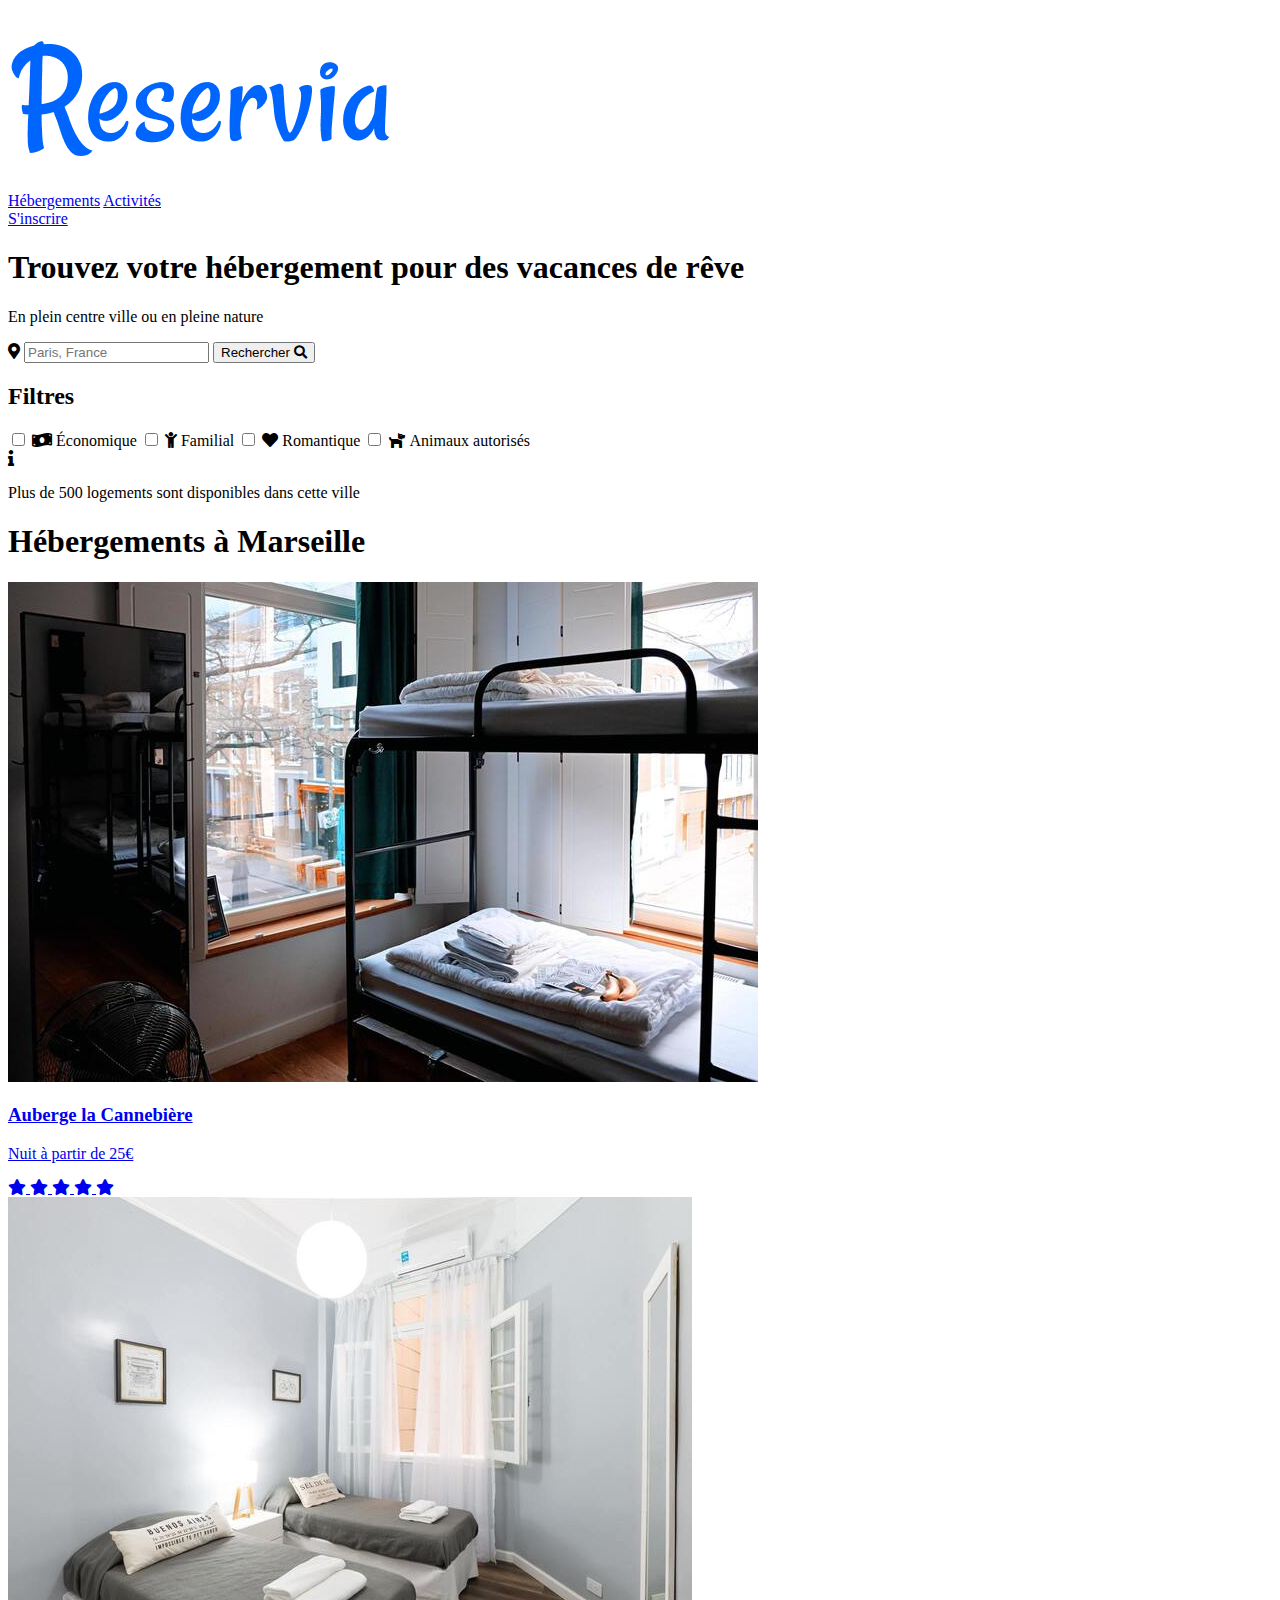
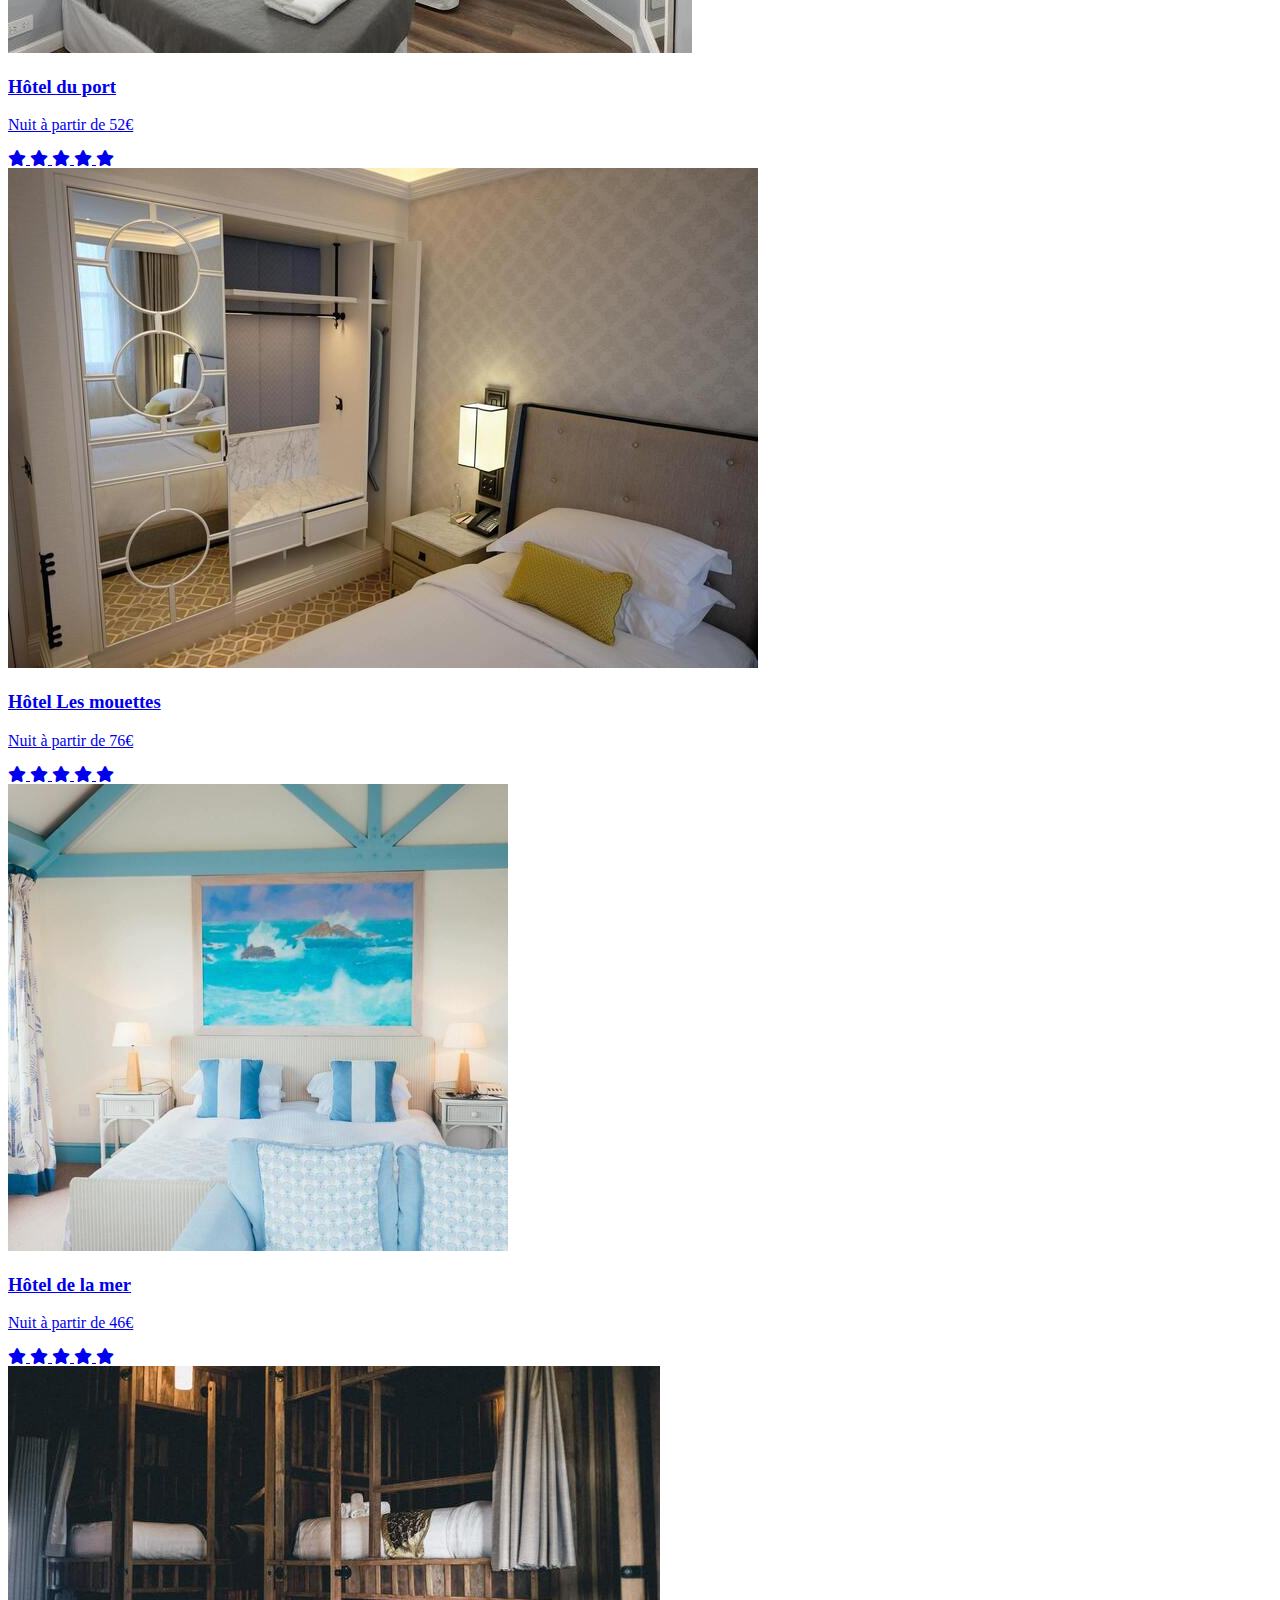
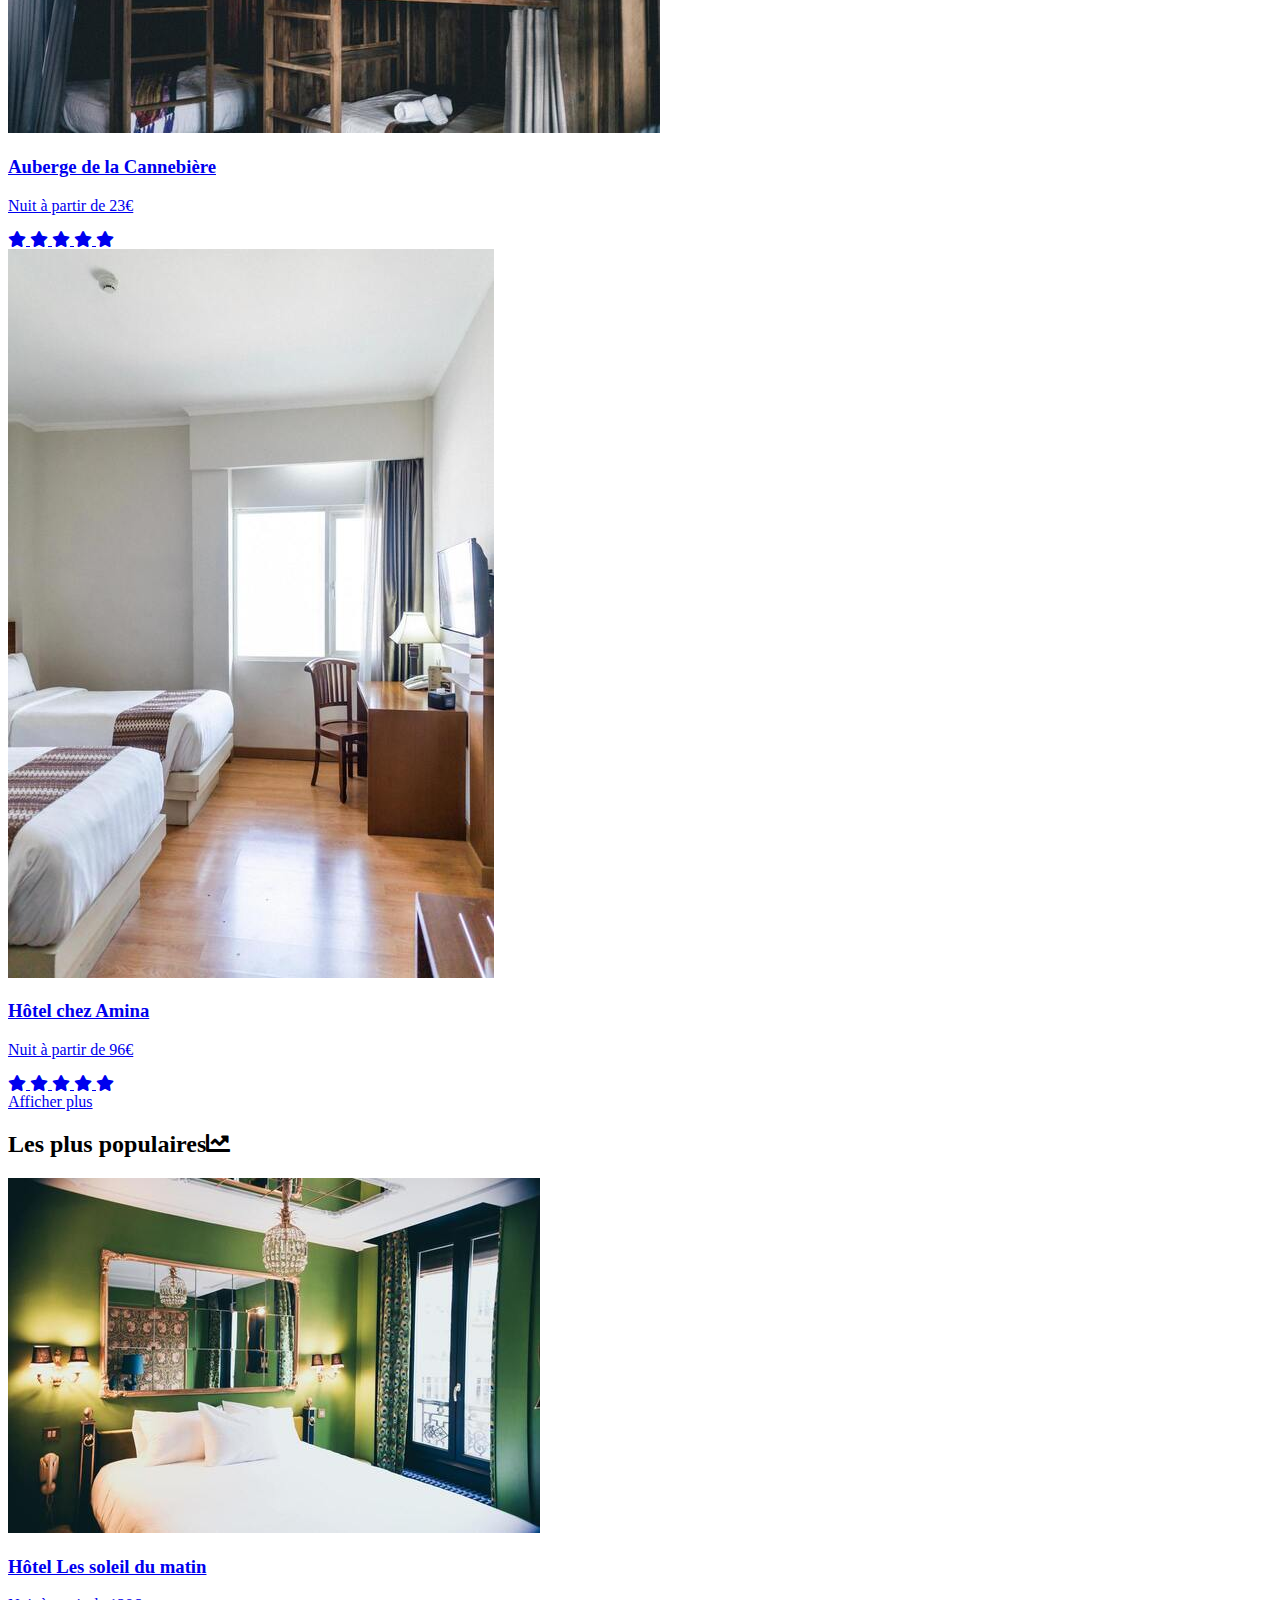
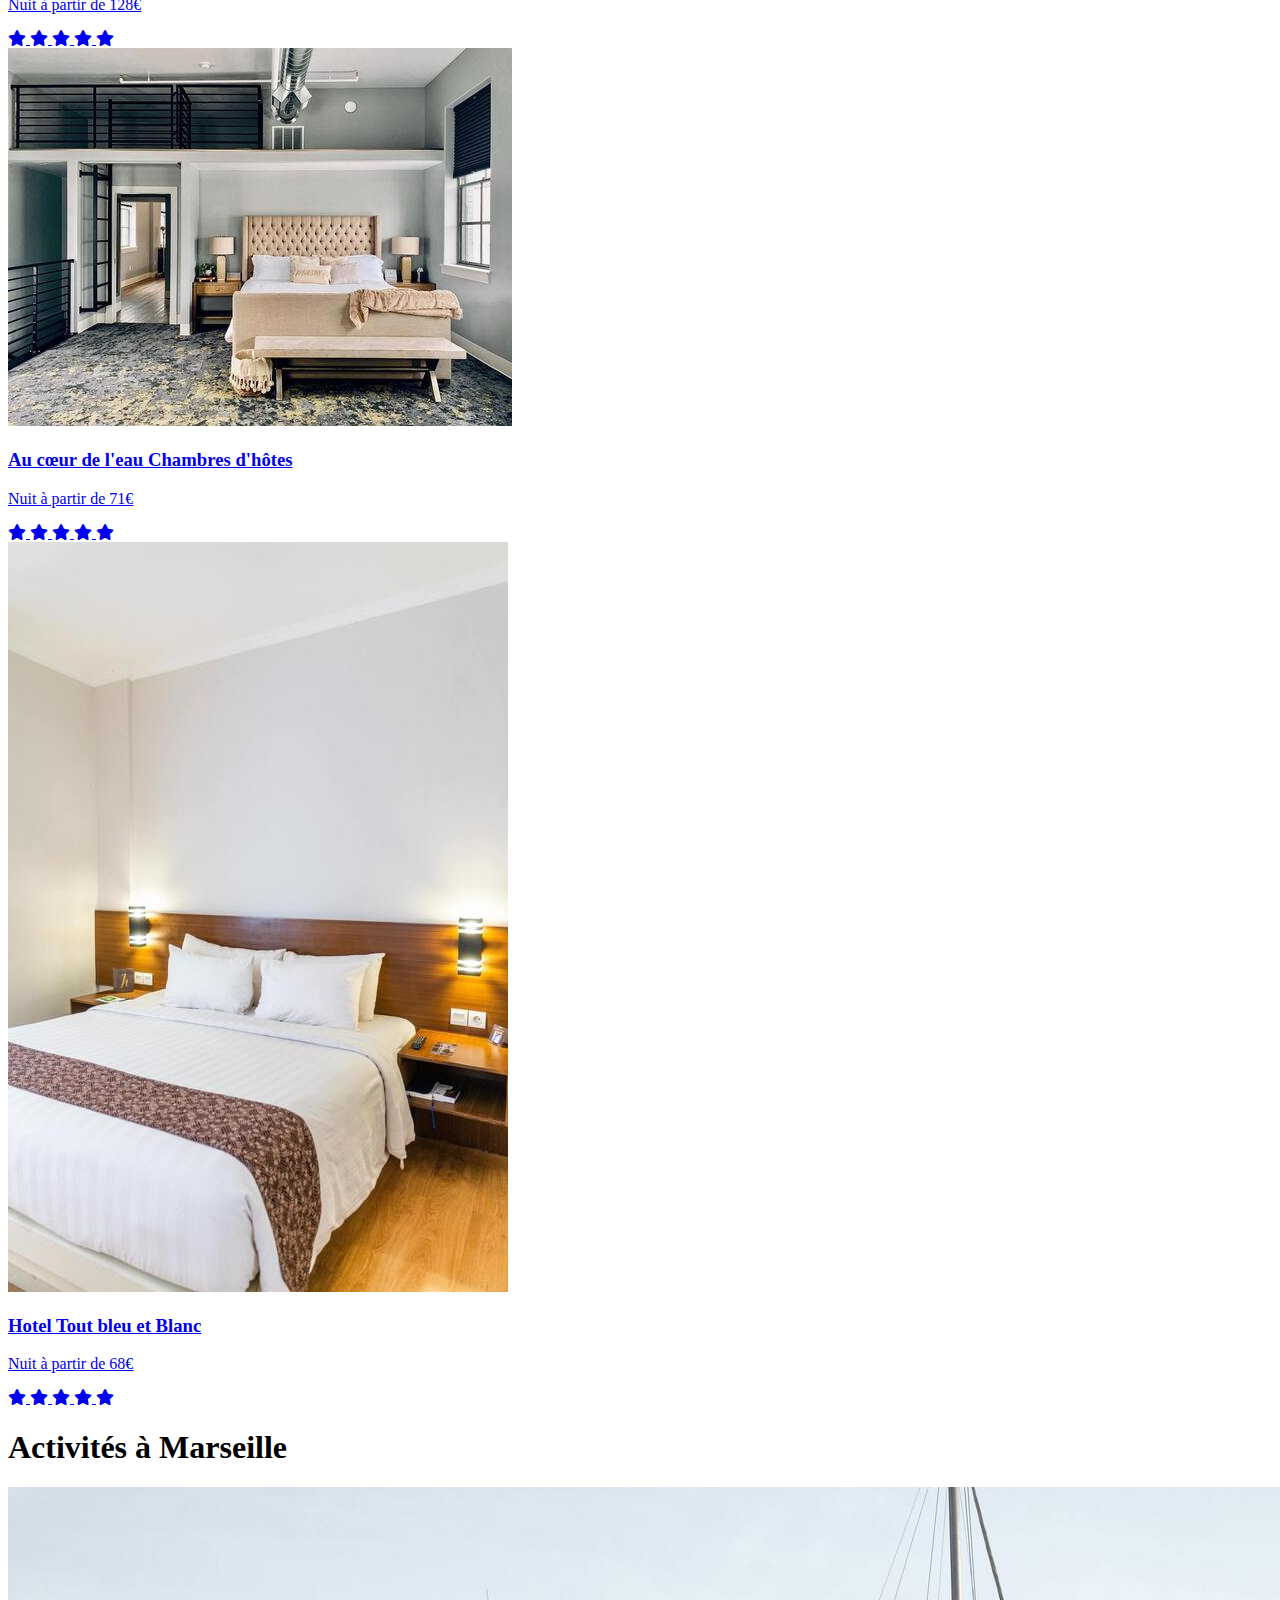
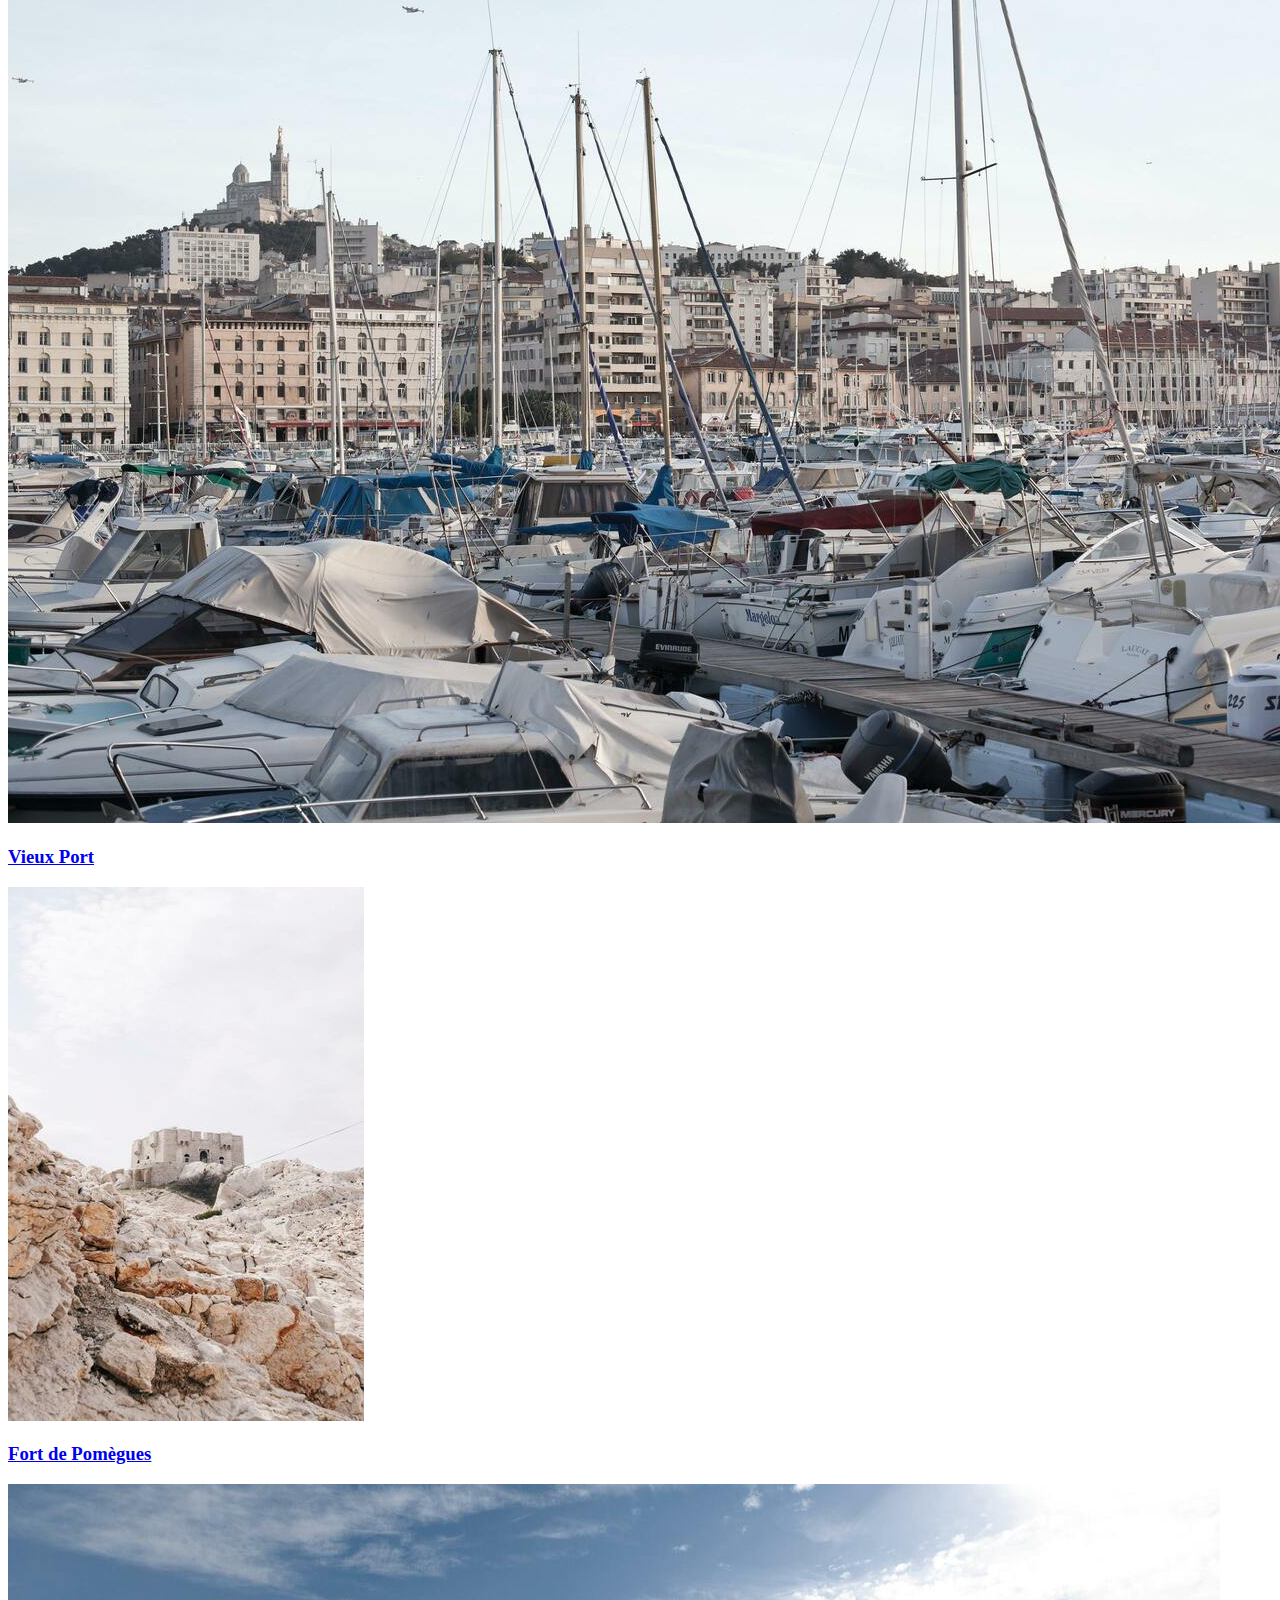
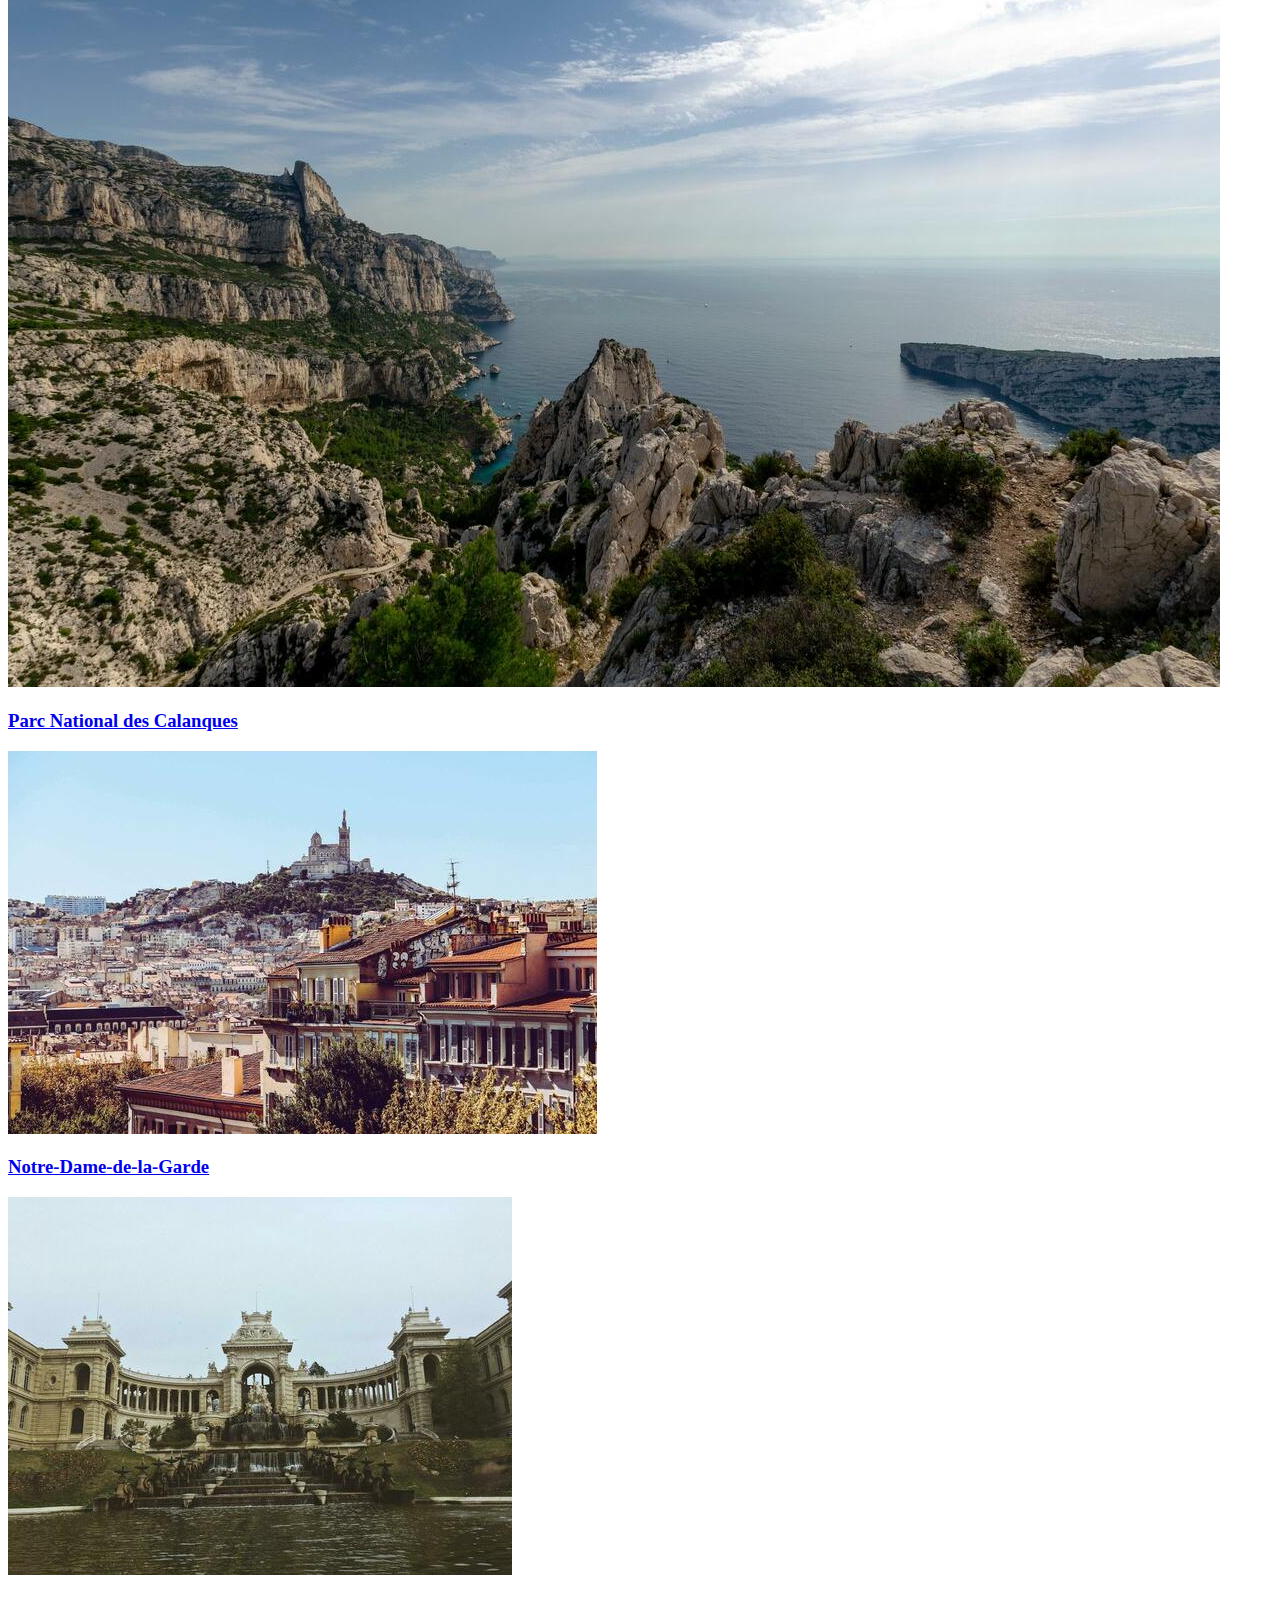
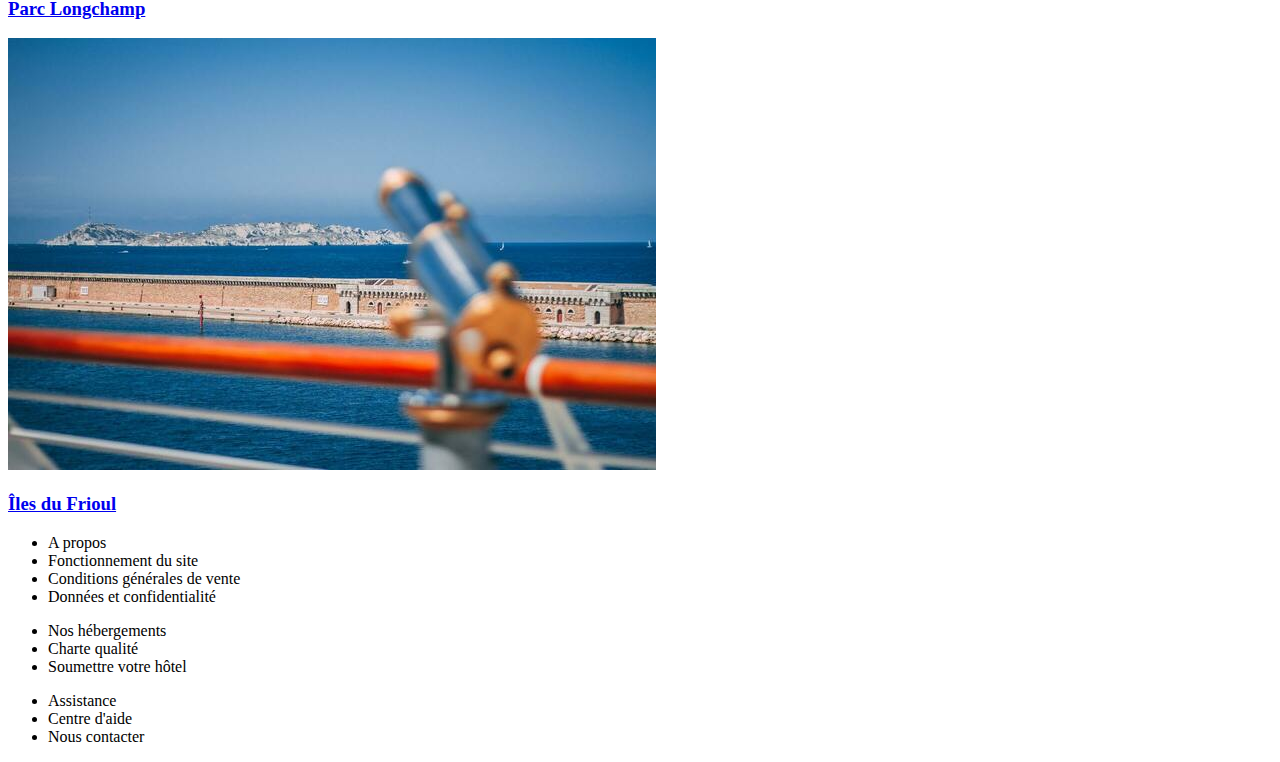
==== index.html @ 3d87a0ed "renomage du fihcier homepage" ====
<!DOCTYPE html>
<html lang="en">
<head>
    <meta charset="UTF-8">
    <meta name="viewport" content="width=device-width, initial-scale=1">
    <title>Reservia</title>
    <link href="https://fonts.googleapis.com/css2?family=Raleway:wght@500;700&display=swap" rel="stylesheet">
    <link href="libraries/css/fontawesome.min.css" rel="stylesheet">
    <link href="assets/css/app.css" type="text/css" rel="stylesheet">
    <!-- Meta tag facebook -->
    <meta property="og:title" content="Reservia"/>
    <meta property="og:type" content="website"/>
    <meta property="og:url" content="http://www.example.com/"/>
    <meta property="og:image" content="http://example.com/image.jpg"/>
    <meta property="og:description" content="Trouvez votre hébergement pour des vacances de rêve"/>

    <!-- Meta tag Twitter -->
    <meta name="twitter:card" content="summary">
    <meta name="twitter:site" content="@publisher_handle">
    <meta name="twitter:title" content="Reservia">
    <meta name="twitter:description" content="Trouvez votre hébergement pour des vacances de rêve">
    <meta name="twitter:creator" content="@LEONFrdric1">
    <meta name="twitter:image" content="http://www.example.com/image.jpg">
</head>
<body>
<nav>
    <div class="nav-content container">
        <div class="nav-logo"><img src="assets/images/logo.png" alt="logo du site"></div>
        <div class="nav-link">
            <a class="active" href="#lodging">Hébergements</a>
            <a href="#activities">Activités</a>
        </div>
        <div class="nav-register">
            <a href="#">S'inscrire</a>
        </div>
    </div>
</nav>
<div class="div-homepage container">
    <section class="search-barre">
        <header>
            <h1 class="title">Trouvez votre hébergement pour des vacances de rêve</h1>
            <p>En plein centre ville ou en pleine nature</p>
        </header>
        <form name="search">
            <div class="div-input">
                <label for="city"><i class="fas fa-map-marker-alt logo-search"></i></label>
                <input type="text" name="city" id="city" class="city" placeholder="Paris, France" />
                <button type="submit" class="btn-search">
                    <span>Rechercher</span>
                    <i class="fa fa-search"></i>
                </button>
            </div>
            <div class="div-filters" id="lodging">
                <h2>Filtres</h2>
                <div class="filters">
                    <label>
                        <input type="checkbox" name="filter['eco']">
                        <span class="filter-badge"><i class="fas fa-money-bill-wave"></i></span>
                        <span class="filter-label">Économique</span>
                    </label>
                    <label>
                        <input type="checkbox" name="filter['family']">
                        <span class="filter-badge"><i class="fas fa-child"></i></span>
                        <span class="filter-label">Familial</span>
                    </label>
                    <label>
                        <input type="checkbox" name="filter['romantic']">
                        <span class="filter-badge"><i class="fas fa-heart"></i></span>
                        <span class="filter-label">Romantique</span>
                    </label>
                    <label>
                        <input type="checkbox" name="filter['animal']">
                        <span class="filter-badge"><i class="fas fa-dog"></i></span>
                        <span class="filter-label">Animaux autorisés</span>
                    </label>
                </div>

            </div>
            <div class="div-info">
                <span class="badge-info"><i class="fas fa-info"></i></span>
                <p>
                    Plus de 500 logements sont disponibles dans cette ville
                </p>
            </div>
        </form>
    </section>
    <div class="div-hebergements">
        <section>
            <h1 class="title"> Hébergements à Marseille</h1>
            <div class="hebergements">
                <a href="#" class="card">
                    <img src="assets/images/hebergements/marcus-loke-WQJvWU_HZFo-unsplash.jpg" alt="aperçu des hebergements de Marseille">
                    <div class="card-infos">
                        <h3>Auberge la Cannebière</h3>
                        <p>Nuit à partir de 25€</p>
                        <div class="stars">
                            <i class="fas fa-star full-start"></i>
                            <i class="fas fa-star full-start"></i>
                            <i class="fas fa-star full-start"></i>
                            <i class="fas fa-star full-start"></i>
                            <i class="fas fa-star empty-start"></i>
                        </div>
                    </div>
                </a>
                <a href="#" class="card">
                    <img src="assets/images/hebergements/fred-kleber-gTbaxaVLvsg-unsplash.jpg" alt="aperçu des hebergements de Marseille">
                    <div class="card-infos">
                        <h3>Hôtel du port</h3>
                        <p>Nuit à partir de 52€</p>
                        <div class="stars">
                            <i class="fas fa-star full-start"></i>
                            <i class="fas fa-star full-start"></i>
                            <i class="fas fa-star full-start"></i>
                            <i class="fas fa-star full-start"></i>
                            <i class="fas fa-star full-start"></i>
                        </div>
                    </div>
                </a>
                <a  href="#" class="card">
                    <img src="assets/images/hebergements/reisetopia-B8WIgxA_PFU-unsplash.jpg" alt="aperçu des hebergements de Marseille">
                    <div class="card-infos">
                        <h3>Hôtel Les mouettes</h3>
                        <p>Nuit à partir de 76€</p>
                        <div class="stars">
                            <i class="fas fa-star full-start"></i>
                            <i class="fas fa-star full-start"></i>
                            <i class="fas fa-star full-start"></i>
                            <i class="fas fa-star full-start"></i>
                            <i class="fas fa-star empty-start"></i>
                        </div>
                    </div>
                </a>
                <a  href="#" class="card">
                    <img src="assets/images/hebergements/annie-spratt-Eg1qcIitAuA-unsplash.jpg" alt="aperçu des hebergements de Marseille">
                    <div class="card-infos">
                        <h3>Hôtel de la mer</h3>
                        <p>Nuit à partir de 46€</p>
                        <div class="stars">
                            <i class="fas fa-star full-start"></i>
                            <i class="fas fa-star full-start"></i>
                            <i class="fas fa-star full-start"></i>
                            <i class="fas fa-star empty-start"></i>
                            <i class="fas fa-star empty-start"></i>
                        </div>
                    </div>
                </a>
                <a href="#" class="card">
                    <img src="assets/images/hebergements/nicate-lee-kT-ZyaiwBe0-unsplash.jpg" alt="aperçu des hebergements de Marseille">
                    <div class="card-infos">
                        <h3>Auberge de la Cannebière</h3>
                        <p>Nuit à partir de 23€</p>
                        <div class="stars">
                            <i class="fas fa-star full-start"></i>
                            <i class="fas fa-star full-start"></i>
                            <i class="fas fa-star full-start"></i>
                            <i class="fas fa-star full-start"></i>
                            <i class="fas fa-star empty-start"></i>
                        </div>
                    </div>
                </a>
                <a href="#" class="card">
                    <img src="assets/images/hebergements/febrian-zakaria-M6S1WvfW68A-unsplash.jpg" alt="aperçu des hebergements de Marseille">
                    <div class="card-infos">
                        <h3>Hôtel chez Amina</h3>
                        <p>Nuit à partir de 96€</p>
                        <div class="stars">
                            <i class="fas fa-star full-start"></i>
                            <i class="fas fa-star full-start"></i>
                            <i class="fas fa-star full-start"></i>
                            <i class="fas fa-star full-start"></i>
                            <i class="fas fa-star full-start"></i>
                        </div>
                    </div>
                </a>
            </div>
            <div class="see-more"  id="activities">
                <a href="#" class="title">Afficher plus</a>
            </div>
        </section>
        <aside>
            <h2 class="title">Les plus populaires<i class=" fas fa-chart-line"></i></h2>
            <div class="hebergements-aside">
                <a href="#" class="card">
                    <img src="assets/images/aside/emile-guillemot-Bj_rcSC5XfE-unsplash.jpg" alt="aperçu des hebergements populaires">
                    <div class="card-infos">
                        <h3>Hôtel Les soleil du matin</h3>
                        <p>Nuit à partir de 128€</p>
                        <div class="stars">
                            <i class="fas fa-star full-start"></i>
                            <i class="fas fa-star full-start"></i>
                            <i class="fas fa-star full-start"></i>
                            <i class="fas fa-star full-start"></i>
                            <i class="fas fa-star full-start"></i>
                        </div>
                    </div>
                </a>
                <a href="#" class="card">
                    <img src="assets/images/aside/aw-creative-VGs8z60yT2c-unsplash.jpg" alt="aperçu des hebergements populaires">
                    <div class="card-infos">
                        <h3>Au cœur de l'eau Chambres d'hôtes</h3>
                        <p>Nuit à partir de 71€</p>
                        <div class="stars">
                            <i class="fas fa-star full-start"></i>
                            <i class="fas fa-star full-start"></i>
                            <i class="fas fa-star full-start"></i>
                            <i class="fas fa-star full-start"></i>
                            <i class="fas fa-star empty-start"></i>
                        </div>
                    </div>
                </a>
                <a href="#" class="card">
                    <img src="assets/images/aside/febrian-zakaria-sjvU0THccQA-unsplash.jpg" alt="aperçu des hebergements populaires">
                    <div class="card-infos">
                        <h3>Hotel Tout bleu et Blanc</h3>
                        <p>Nuit à partir de 68€</p>
                        <div class="stars">
                            <i class="fas fa-star full-start"></i>
                            <i class="fas fa-star full-start"></i>
                            <i class="fas fa-star full-start"></i>
                            <i class="fas fa-star full-start"></i>
                            <i class="fas fa-star empty-start"></i>
                        </div>
                    </div>
                </a>
            </div>
        </aside>
    </div>
    <section class="div-activities">
        <h1 class="title">Activités à Marseille</h1>
        <div class="activities">
            <a href="#" class="card activity-card">
                <img src="assets/images/activites/reno-laithienne-QUgJhdY5Fyk-unsplash.jpg" alt="Le vieux port">
                <h3>Vieux Port</h3>
            </a>
            <a href="#" class="card activity-card">
                <img src="assets/images/activites/paul-hermann-QFTrLdQIRhI-unsplash.jpg" alt="Le fort de Pomègues">
                <h3>Fort de Pomègues</h3>
            </a>
            <a href="#" class="card activity-card">
                <img src="assets/images/activites/kilyan-sockalingum-NR8-cBCN3aI-unsplash.jpg" alt="Le parc National des Calanques">
                <h3>Parc National des Calanques</h3>
            </a>
            <a href="#" class="card activity-card">
                <img src="assets/images/activites/florian-wehde-xW9e8gdotxI-unsplash.jpg" alt="Notre-Dame-de-la-Garde">
                <h3>Notre-Dame-de-la-Garde</h3>
            </a>
            <a href="#" class="card activity-card">
                <img src="assets/images/activites/lena-paulin-wH2-EJoDcV0-unsplash.jpg" alt="Le parc Longchamp">
                <h3>Parc Longchamp</h3>
            </a>
            <a href="#" class="card activity-card">
                <img src="assets/images/activites/kevin-hikari-rV_Qd1l-VXg-unsplash.jpg" alt="L'îles du Frioul">
                <h3>Îles du Frioul</h3>
            </a>
        </div>
    </section>
</div>
<footer>
    <div class="footer-container container">
        <ul>
            <li class="title">A propos</li>
            <li>Fonctionnement du site</li>
            <li>Conditions générales de vente</li>
            <li>Données et confidentialité</li>
        </ul>
        <ul>
            <li class="title">Nos hébergements</li>
            <li>Charte qualité</li>
            <li>Soumettre votre hôtel</li>
        </ul>
        <ul>
            <li class="title">Assistance</li>
            <li>Centre d'aide</li>
            <li>Nous contacter</li>
        </ul>
    </div>
</footer>
</body>
</html>
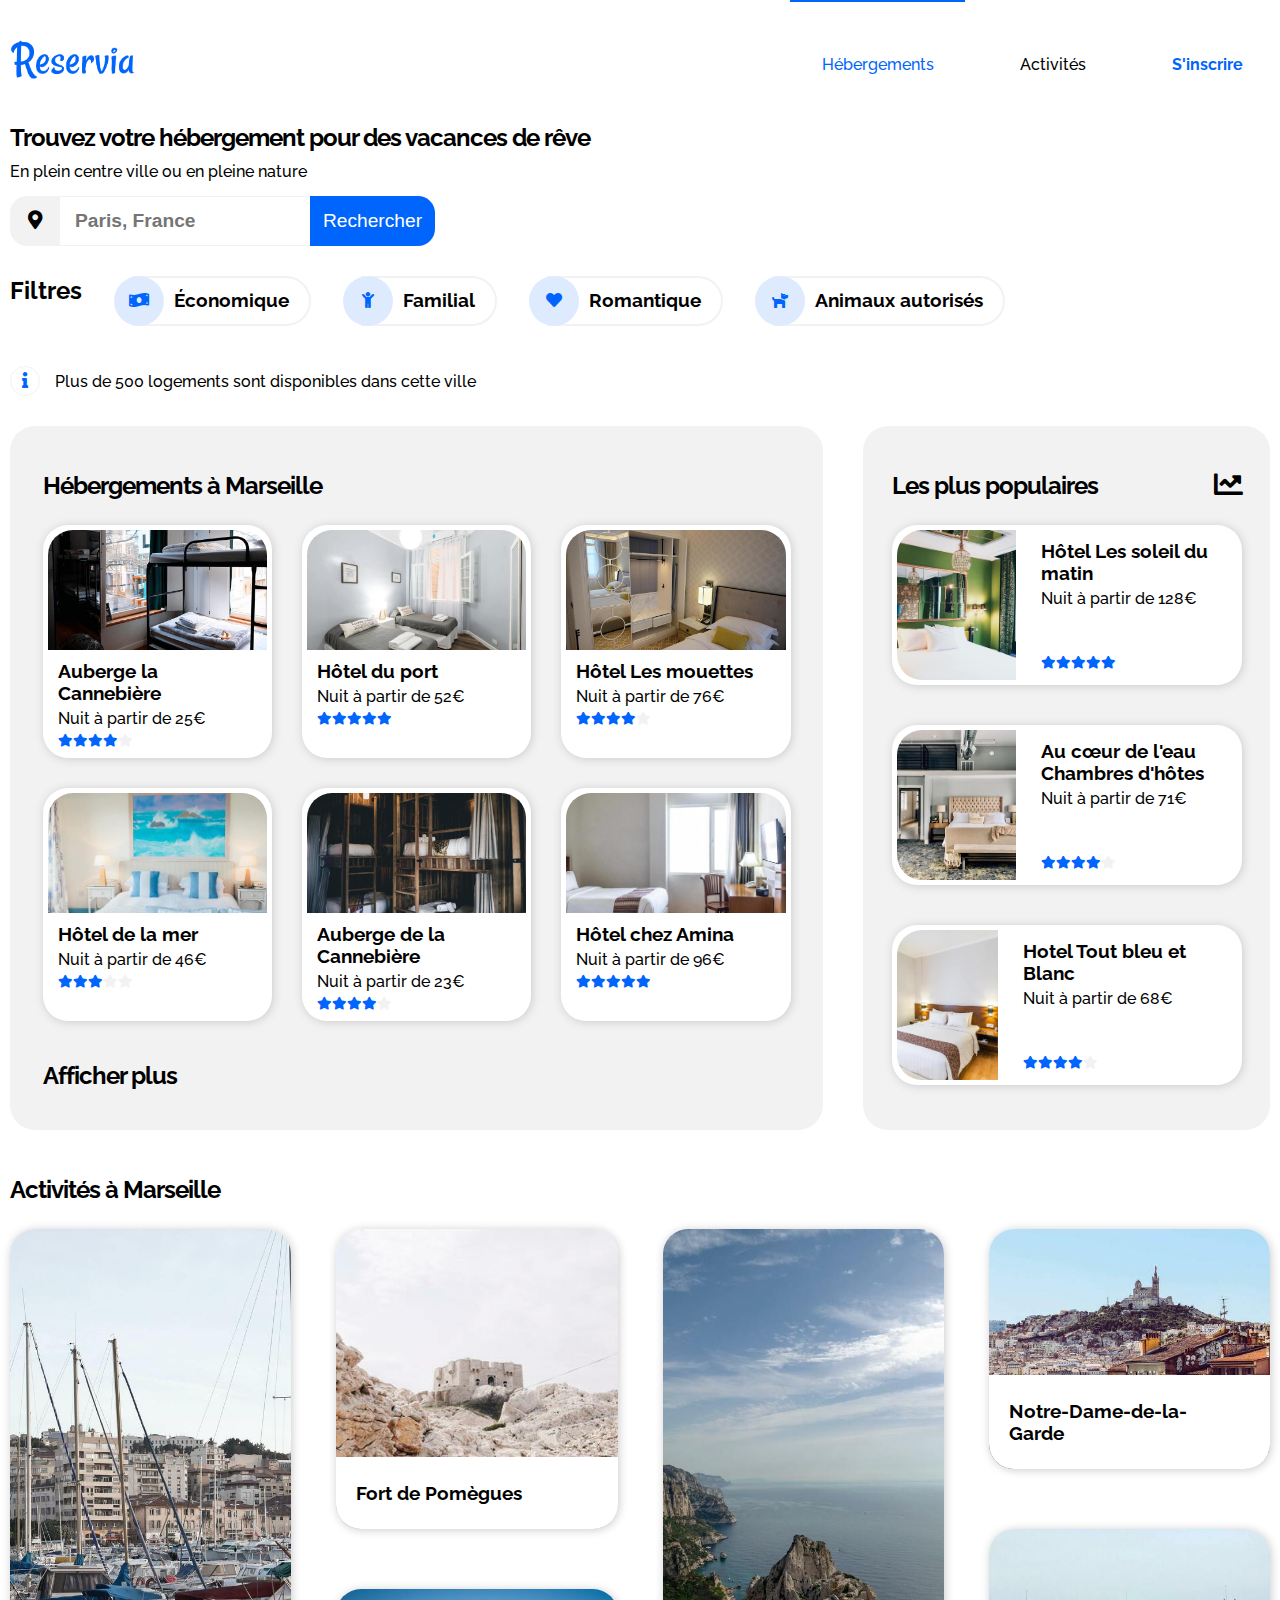
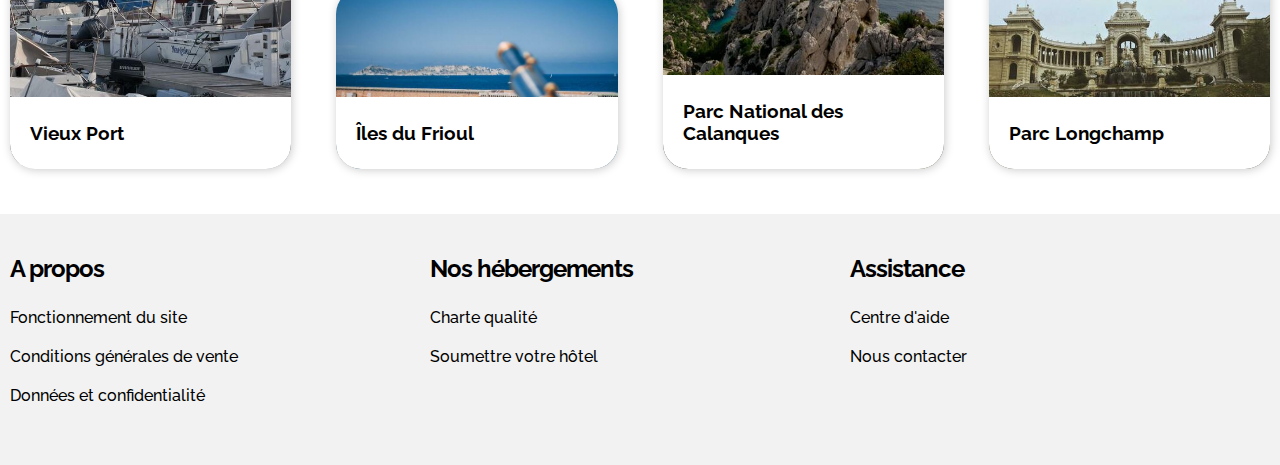
==== commit aff283fa: "adaptation du design au tablette + correction de bug" ====
--- a/index.html
+++ b/index.html
@@ -178,7 +178,10 @@
             </div>
         </section>
         <aside>
-            <h2 class="title">Les plus populaires<i class=" fas fa-chart-line"></i></h2>
+            <h2 class="title">
+                <span>Les plus populaires</span>
+                <i class=" fas fa-chart-line"></i>
+            </h2>
             <div class="hebergements-aside">
                 <a href="#" class="card">
                     <img src="assets/images/aside/emile-guillemot-Bj_rcSC5XfE-unsplash.jpg" alt="aperçu des hebergements populaires">
--- a/assets/css/app.css
+++ b/assets/css/app.css
@@ -0,0 +1,567 @@
+* {
+  margin: 0;
+  padding: 0;
+  box-sizing: border-box;
+  scroll-behavior: smooth;
+}
+
+body {
+  font-family: "Raleway", sans-serif;
+  font-weight: 500;
+}
+
+a, a:visited, a:focus {
+  text-decoration: none;
+  color: black;
+}
+
+.container {
+  max-width: 1500px;
+  margin: auto;
+  padding: 0 10px;
+}
+
+.title {
+  font-size: 1.5rem;
+  margin: 0 0 25px 0;
+  font-weight: bold;
+  letter-spacing: -1px;
+}
+
+.full-start {
+  color: #0065FC;
+}
+
+.empty-start {
+  color: #F2F2F2;
+}
+
+nav .nav-content {
+  display: grid;
+  grid-template-columns: 1fr 1fr 355px 125px;
+  grid-template-areas: "logo . link register";
+  align-items: center;
+}
+nav a {
+  display: inline-block;
+  width: 175px;
+  height: 123px;
+  line-height: 125px;
+  text-align: center;
+  border-top: #ffffff solid 2px;
+  transition: font-size linear 0.3s;
+}
+nav a:hover {
+  font-size: 1.2rem;
+}
+nav .nav-logo {
+  grid-area: logo;
+}
+nav .nav-logo img {
+  width: 125px;
+}
+nav .nav-link {
+  grid-area: link;
+  display: flex;
+}
+nav .nav-link .active {
+  color: #0065FC;
+  border-top: #0065FC solid 2px;
+}
+nav .nav-register {
+  grid-area: register;
+  display: flex;
+}
+nav .nav-register a {
+  font-weight: 700;
+  color: #0065FC;
+}
+
+.card {
+  display: flex;
+  background-color: white;
+  width: 100%;
+  padding: 5px;
+  border-radius: 25px;
+  box-shadow: 1px 1px 10px #cbcbcb;
+  transition: transform linear 0.3s;
+}
+.card .card-infos {
+  display: flex;
+  flex-direction: column;
+}
+.card .card-infos h3 {
+  margin: 0 0 5px 0;
+}
+.card .card-infos p {
+  flex: 1;
+}
+.card .card-infos .stars {
+  margin-top: 5px;
+  font-size: 0.8rem;
+}
+.card .card-infos .stars i {
+  margin-right: -2px;
+}
+.card img {
+  object-fit: cover;
+}
+
+.card:hover {
+  transform: scale(1.03);
+}
+
+footer {
+  background-color: #F2F2F2;
+}
+footer .footer-container {
+  display: flex;
+  padding: 40px 10px;
+}
+footer ul {
+  flex: 1;
+  list-style-type: none;
+}
+footer ul li {
+  margin-bottom: 20px;
+}
+
+.div-homepage {
+  max-width: 1500px;
+  margin: auto;
+  padding: 0 10px;
+}
+
+.div-activities {
+  margin: 45px 0;
+}
+.div-activities .activities {
+  display: grid;
+  grid-template-columns: repeat(4, 1fr);
+  grid-column-gap: 45px;
+  grid-template-rows: repeat(9, 60px);
+  grid-template-areas: "one two three four" "one two three four" "one two three four" "one two three four" "one two three ." "one . three five" "one six three five" "one six three five" "one six three five";
+}
+.div-activities .activities > :nth-child(1) {
+  grid-area: one;
+}
+.div-activities .activities > :nth-child(2) {
+  grid-area: two;
+}
+.div-activities .activities > :nth-child(3) {
+  grid-area: three;
+}
+.div-activities .activities > :nth-child(4) {
+  grid-area: four;
+}
+.div-activities .activities > :nth-child(5) {
+  grid-area: five;
+}
+.div-activities .activities > :nth-child(6) {
+  grid-area: six;
+}
+.div-activities .activities .activity-card {
+  position: relative;
+  padding: 0;
+  overflow: hidden;
+}
+.div-activities .activities .activity-card h3 {
+  position: absolute;
+  bottom: 0;
+  left: 0;
+  right: 0;
+  padding: 25px 30px 25px 20px;
+  background-color: white;
+}
+.div-activities .activities .activity-card img {
+  width: 100%;
+}
+
+.div-hebergements {
+  display: grid;
+  grid-template-columns: 2fr 1fr;
+  grid-column-gap: 40px;
+  margin: 30px 0;
+}
+.div-hebergements section, .div-hebergements aside {
+  background-color: #F2F2F2;
+  border-radius: 25px;
+}
+.div-hebergements section {
+  padding: 45px 4% 0;
+  display: flex;
+  flex-direction: column;
+}
+.div-hebergements aside {
+  padding: 45px 7%;
+}
+.div-hebergements aside h2 {
+  display: flex;
+  align-items: center;
+}
+.div-hebergements aside h2 span {
+  flex: 1;
+}
+.div-hebergements aside h2 i {
+  margin-left: 5px;
+  font-size: 1.8rem;
+}
+.div-hebergements .hebergements {
+  display: grid;
+  grid-template-columns: repeat(3, 1fr);
+  grid-column-gap: 30px;
+  grid-row-gap: 30px;
+}
+.div-hebergements .hebergements .card {
+  flex-direction: column;
+}
+.div-hebergements .hebergements img {
+  width: 100%;
+  height: 120px;
+  border-radius: 25px 25px 0 0;
+}
+.div-hebergements .hebergements .card-infos {
+  padding: 10px 10px 5px 10px;
+}
+.div-hebergements .hebergements-aside {
+  display: grid;
+  grid-template-rows: repeat(3, 1fr);
+  grid-row-gap: 40px;
+}
+.div-hebergements .hebergements-aside card {
+  position: relative;
+}
+.div-hebergements .hebergements-aside img {
+  width: 35%;
+  height: 150px;
+  border-radius: 25px 0 0 25px;
+}
+.div-hebergements .hebergements-aside .card-infos {
+  padding: 10px 25px;
+}
+.div-hebergements .see-more {
+  display: flex;
+  flex: 1;
+  align-items: center;
+}
+.div-hebergements .see-more a {
+  margin: 0;
+}
+
+.search-barre header {
+  margin-bottom: 15px;
+}
+.search-barre header h1 {
+  margin-bottom: 10px;
+}
+.search-barre form .div-input {
+  display: flex;
+}
+.search-barre form .div-input label {
+  display: inline-block;
+  height: 50px;
+  width: 50px;
+  line-height: 52px;
+  text-align: center;
+  background-color: #F2F2F2;
+  border-radius: 17px 0 0 17px;
+}
+.search-barre form .div-input label .logo-search {
+  font-size: 1.2rem;
+}
+.search-barre form .div-input .city {
+  height: 50px;
+  width: 250px;
+  border-top: 1px solid #F2F2F2;
+  border-bottom: 1px solid #F2F2F2;
+  border-left: none;
+  border-right: none;
+  padding: 1px 15px;
+  font-weight: bold;
+  font-size: 1.2rem;
+}
+.search-barre form .div-input .btn-search {
+  width: 125px;
+  font-size: 1.2rem;
+  color: white;
+  text-align: center;
+  background-color: #0065FC;
+  border-radius: 0 17px 17px 0;
+  border: none;
+  cursor: pointer;
+  transition: color linear 0.3s;
+}
+.search-barre form .div-input .btn-search i {
+  display: none;
+}
+.search-barre form .div-input .btn-search:hover {
+  color: #DEEBFF;
+}
+.search-barre .div-filters {
+  display: flex;
+  align-items: flex-start;
+  margin: 30px 0;
+}
+.search-barre .div-filters .filters {
+  display: flex;
+  flex-wrap: wrap;
+}
+.search-barre .div-filters .filters label {
+  display: flex;
+  position: relative;
+  margin: 0 0 10px 50px;
+  cursor: pointer;
+}
+.search-barre .div-filters .filters .filter-badge {
+  position: absolute;
+  left: -18px;
+  display: inline-block;
+  width: 50px;
+  height: 50px;
+  line-height: 50px;
+  background-color: #DEEBFF;
+  text-align: center;
+  border-radius: 50%;
+  transition: transform 0.3s linear, background-color 0.3s linear;
+}
+.search-barre .div-filters .filters .filter-badge i {
+  width: 25px;
+  color: #0065FC;
+  transition: color 0.3s linear;
+}
+.search-barre .div-filters .filters label:hover .filter-badge {
+  transform: scale(1.2);
+}
+.search-barre .div-filters .filters input {
+  opacity: 0;
+  width: 0;
+  height: 0;
+}
+.search-barre .div-filters .filters .filter-label {
+  border: 2px solid #F2F2F2;
+  display: inline-block;
+  height: 50px;
+  line-height: 44px;
+  padding: 0 20px 0 40px;
+  border-radius: 0 25px 25px 0;
+  font-size: 1.2rem;
+  font-weight: bold;
+  transition: background-color 0.3s linear, color 0.3s linear;
+}
+.search-barre .div-filters .filters label:hover .filter-label {
+  color: #0065FC;
+}
+.search-barre .div-filters .filters input:checked + .filter-badge + .filter-label {
+  background-color: #F2F2F2;
+}
+
+.div-info {
+  display: flex;
+  align-items: center;
+}
+.div-info .badge-info {
+  display: inline-block;
+  width: 30px;
+  height: 30px;
+  line-height: 28px;
+  margin-right: 15px;
+  border: 1px solid #F2F2F2;
+  border-radius: 15px;
+  text-align: center;
+}
+.div-info .badge-info i {
+  color: #0065FC;
+}
+
+@media screen and (max-width: 767px) {
+  nav .container {
+    padding: 0;
+  }
+  nav .nav-content {
+    grid-template-columns: 50% 50%;
+    grid-template-rows: repeat(2, 75px);
+    grid-template-areas: "logo register" "link link";
+  }
+  nav .nav-logo {
+    margin-left: 10px;
+  }
+  nav .nav-link {
+    display: flex;
+  }
+  nav .nav-link a {
+    flex: 1;
+    height: 75px;
+    line-height: 75px;
+    border-bottom: #F2F2F2 solid 2px;
+  }
+  nav .nav-link .active {
+    border-top: none;
+    border-bottom: #0065FC solid 2px;
+  }
+  nav .nav-register {
+    text-align: right;
+  }
+  nav .nav-register a {
+    text-align: right;
+    margin-right: 10px;
+  }
+}
+
+@media screen and (max-width: 767px) {
+  footer .footer-container {
+    flex-direction: column;
+    padding: 40px 20px;
+  }
+}
+
+@media screen and (max-width: 767px) {
+  .div-homepage {
+    margin: 20px auto auto;
+    padding: 0;
+  }
+
+  .div-activities {
+    margin: 45px 20px;
+  }
+  .div-activities .activities {
+    display: flex;
+    flex-direction: column;
+  }
+  .div-activities .activities a {
+    height: 220px;
+    margin: 15px 0;
+  }
+  .div-activities .activities a:nth-child(3) {
+    order: 4;
+  }
+  .div-activities .activities a:nth-child(4) {
+    order: 5;
+  }
+  .div-activities .activities a:nth-child(5) {
+    order: 6;
+  }
+  .div-activities .activities a:nth-child(6) {
+    order: 3;
+  }
+
+  .div-hebergements {
+    grid-template-columns: 100%;
+  }
+  .div-hebergements section, .div-hebergements aside {
+    border-radius: 0;
+    padding: 0 20px;
+  }
+  .div-hebergements aside {
+    grid-column-start: 1;
+    grid-row-start: 1;
+    padding-bottom: 45px;
+  }
+  .div-hebergements aside h2 {
+    margin: 40px 0 25px 0;
+  }
+  .div-hebergements section {
+    background-color: white;
+  }
+  .div-hebergements section .title {
+    margin: 40px 0 25px 0;
+  }
+  .div-hebergements section .hebergements {
+    grid-template-columns: 100%;
+    grid-row-gap: 20px;
+  }
+  .div-hebergements section .see-more .title {
+    font-size: 1.3rem;
+    margin: 35px 0 15px 0;
+  }
+
+  .search-barre {
+    padding: 0 20px;
+  }
+  .search-barre header {
+    margin-bottom: 45px;
+  }
+  .search-barre header h1 {
+    margin-bottom: 15px;
+  }
+  .search-barre form .div-input .city {
+    width: 225px;
+  }
+  .search-barre form .div-input .btn-search {
+    position: relative;
+    left: -12px;
+    width: 50px;
+    border-radius: 17px;
+  }
+  .search-barre form .div-input .btn-search span {
+    display: none;
+  }
+  .search-barre form .div-input .btn-search i {
+    display: inherit;
+  }
+  .search-barre form .div-filters {
+    flex-direction: column;
+    align-items: inherit;
+  }
+  .search-barre form .div-filters h2 {
+    margin-bottom: 15px;
+  }
+  .search-barre form .div-filters .filters {
+    flex-wrap: wrap;
+  }
+  .search-barre form .div-filters .filters label {
+    margin: 0 15px 15px 15px;
+  }
+  .search-barre form .div-info {
+    justify-content: center;
+    align-items: baseline;
+  }
+  .search-barre form .div-info p {
+    width: 300px;
+  }
+}
+@media screen and (min-width: 768px) and (max-width: 991px) {
+  .div-homepage {
+    padding: 0 20px;
+  }
+
+  .div-activities .activities {
+    display: grid;
+    grid-template-columns: repeat(2, 1fr);
+    grid-column-gap: 20px;
+    grid-template-rows: repeat(17, 50px);
+    grid-row-gap: 20px;
+    grid-template-areas: "one two" "one two" "one two" "one two" "one two" "one six" "one six" "one six" "one six" "four three" "four three" "four three" "four three" "five three" "five three" "five three" "five three";
+  }
+
+  .div-hebergements {
+    grid-column-gap: 15px;
+  }
+  .div-hebergements aside, .div-hebergements section {
+    padding: 20px;
+  }
+  .div-hebergements .hebergements {
+    grid-template-columns: repeat(2, 1fr);
+    grid-column-gap: 15px;
+    grid-row-gap: 15px;
+  }
+  .div-hebergements .hebergements-aside {
+    grid-row-gap: 15px;
+  }
+  .div-hebergements .card {
+    flex-direction: column;
+  }
+  .div-hebergements .card img {
+    width: 100%;
+    border-radius: 25px 25px 0 0;
+  }
+  .div-hebergements .card .card-infos {
+    padding: 10px;
+  }
+}
+@media screen and (min-width: 992px) and (max-width: 1110px) {
+  .div-hebergements .hebergements-aside img {
+    height: 170px;
+  }
+}
+
+/*# sourceMappingURL=app.css.map */
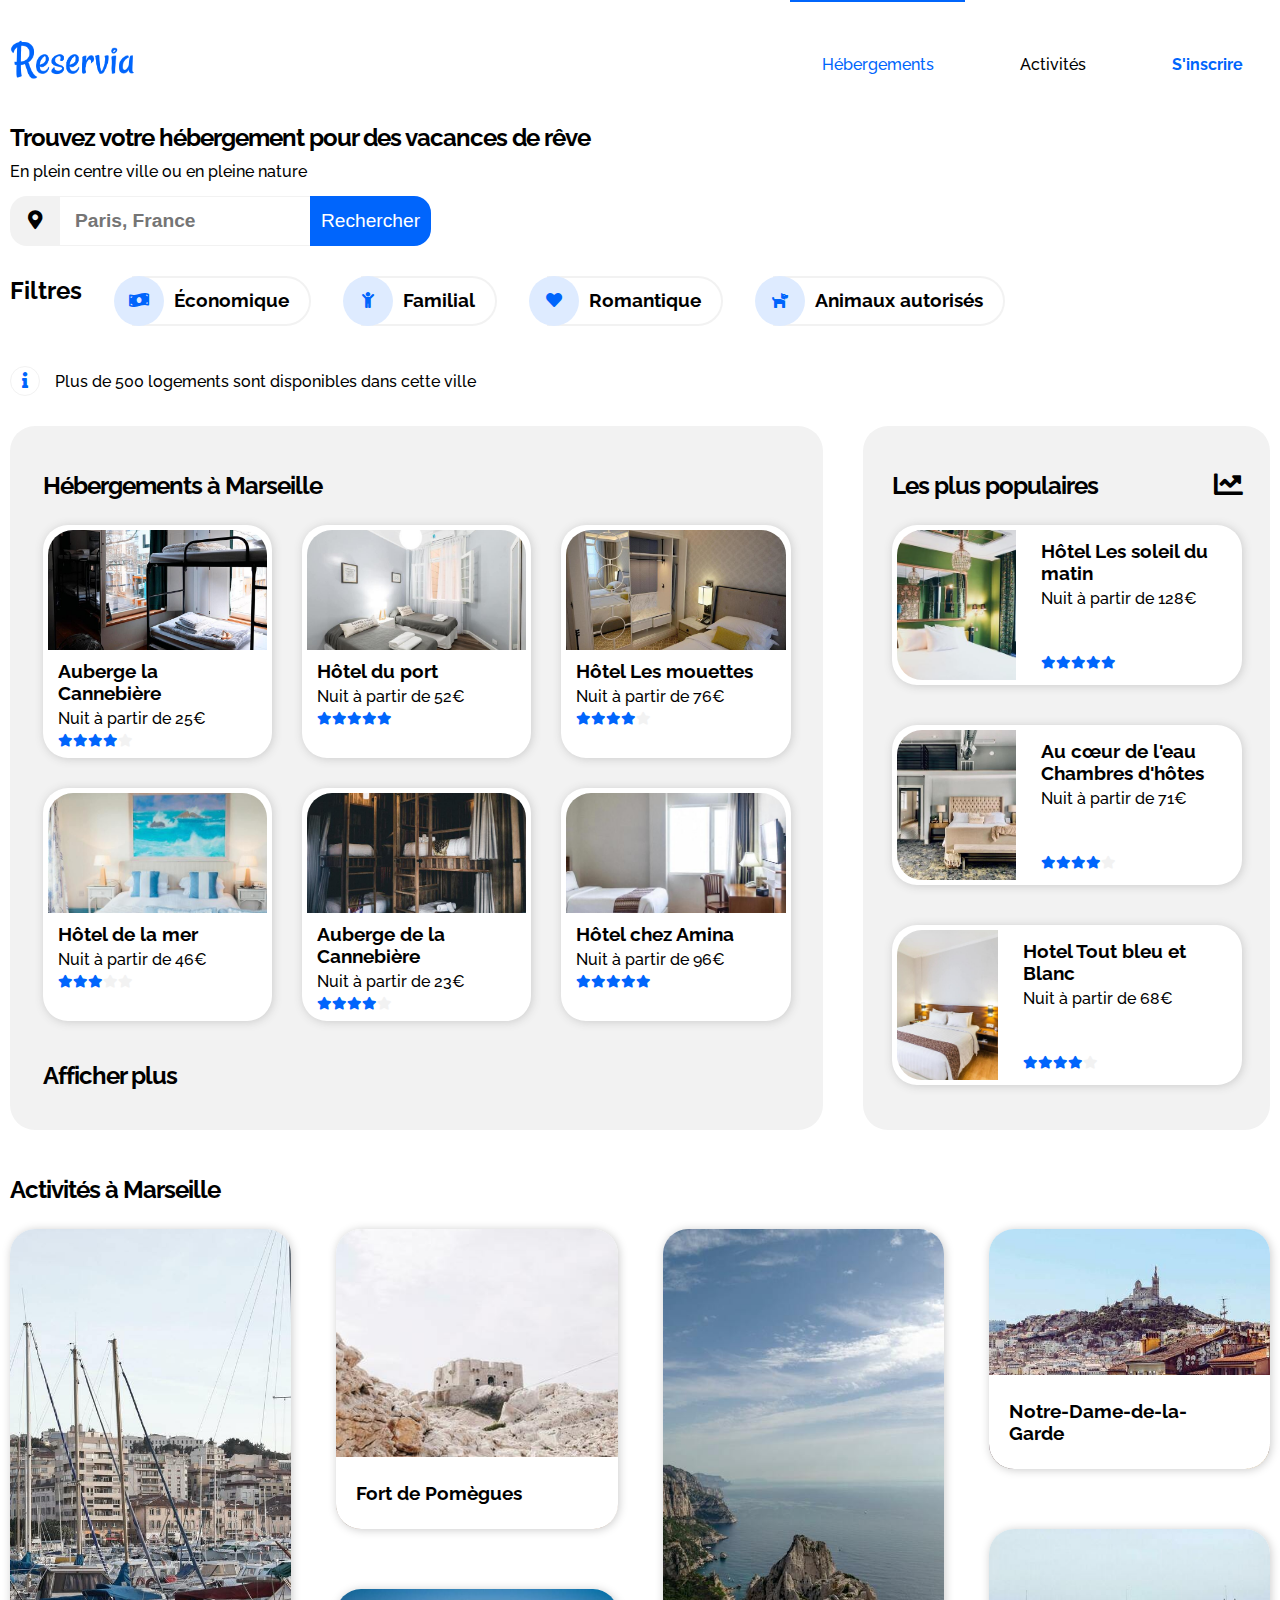
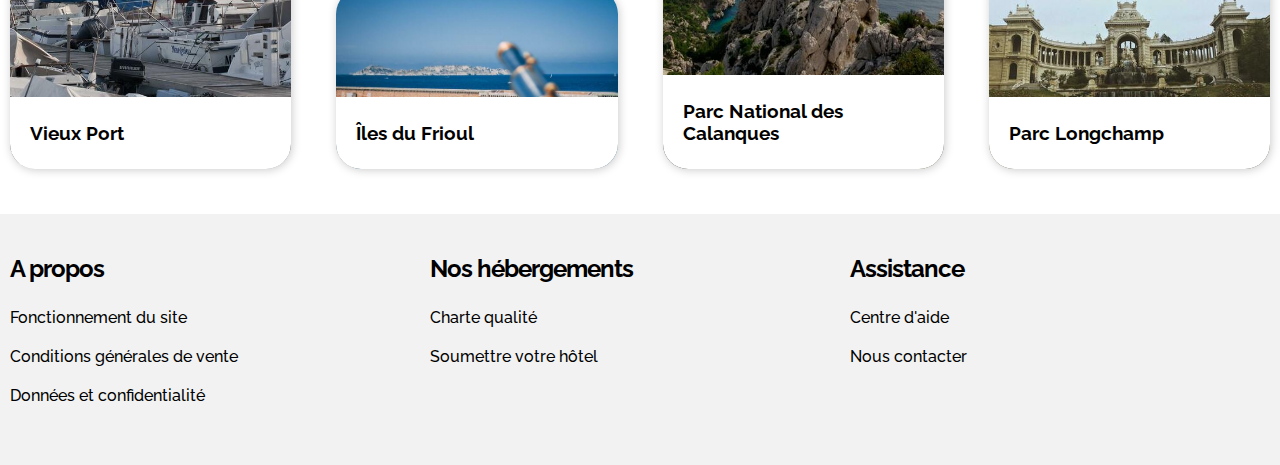
==== commit 042fd7ba: "correction de bug" ====
--- a/index.html
+++ b/index.html
@@ -10,8 +10,8 @@
     <!-- Meta tag facebook -->
     <meta property="og:title" content="Reservia"/>
     <meta property="og:type" content="website"/>
-    <meta property="og:url" content="http://www.example.com/"/>
-    <meta property="og:image" content="http://example.com/image.jpg"/>
+    <meta property="og:url" content="http://www.reservia.com/"/>
+    <meta property="og:image" content="http://reservia.com/assets/images/logo.png"/>
     <meta property="og:description" content="Trouvez votre hébergement pour des vacances de rêve"/>
 
     <!-- Meta tag Twitter -->
@@ -20,7 +20,7 @@
     <meta name="twitter:title" content="Reservia">
     <meta name="twitter:description" content="Trouvez votre hébergement pour des vacances de rêve">
     <meta name="twitter:creator" content="@LEONFrdric1">
-    <meta name="twitter:image" content="http://www.example.com/image.jpg">
+    <meta name="twitter:image" content="http://www.reservia.com/assets/images/logo.png">
 </head>
 <body>
 <nav>
@@ -50,7 +50,7 @@
                     <i class="fa fa-search"></i>
                 </button>
             </div>
-            <div class="div-filters" id="lodging">
+            <div class="div-filters">
                 <h2>Filtres</h2>
                 <div class="filters">
                     <label>
@@ -84,7 +84,7 @@
             </div>
         </form>
     </section>
-    <div class="div-hebergements">
+    <div class="div-hebergements" id="lodging">
         <section>
             <h1 class="title"> Hébergements à Marseille</h1>
             <div class="hebergements">
@@ -173,7 +173,7 @@
                     </div>
                 </a>
             </div>
-            <div class="see-more"  id="activities">
+            <div class="see-more">
                 <a href="#" class="title">Afficher plus</a>
             </div>
         </section>
@@ -228,7 +228,7 @@
             </div>
         </aside>
     </div>
-    <section class="div-activities">
+    <section class="div-activities" id="activities">
         <h1 class="title">Activités à Marseille</h1>
         <div class="activities">
             <a href="#" class="card activity-card">
@@ -262,19 +262,19 @@
     <div class="footer-container container">
         <ul>
             <li class="title">A propos</li>
-            <li>Fonctionnement du site</li>
-            <li>Conditions générales de vente</li>
-            <li>Données et confidentialité</li>
+            <li><a href="#">Fonctionnement du site</a></li>
+            <li><a href="#">Conditions générales de vente</a></li>
+            <li><a href="#">Données et confidentialité</a></li>
         </ul>
         <ul>
             <li class="title">Nos hébergements</li>
-            <li>Charte qualité</li>
-            <li>Soumettre votre hôtel</li>
+            <li><a href="#">Charte qualité</a></li>
+            <li><a href="#">Soumettre votre hôtel</a></li>
         </ul>
         <ul>
             <li class="title">Assistance</li>
-            <li>Centre d'aide</li>
-            <li>Nous contacter</li>
+            <li><a href="#">Centre d'aide</a></li>
+            <li><a href="#">Nous contacter</a></li>
         </ul>
     </div>
 </footer>
--- a/assets/css/app.css
+++ b/assets/css/app.css
@@ -124,6 +124,12 @@
 }
 footer ul li {
   margin-bottom: 20px;
+}
+footer a {
+  transition: color linear 0.3s;
+}
+footer a:hover {
+  color: #0065FC;
 }
 
 .div-homepage {
@@ -281,21 +287,22 @@
   font-size: 1.2rem;
 }
 .search-barre form .div-input .btn-search {
-  width: 125px;
+  width: 121px;
   font-size: 1.2rem;
   color: white;
   text-align: center;
   background-color: #0065FC;
+  border: 2px solid #0065FC;
   border-radius: 0 17px 17px 0;
-  border: none;
   cursor: pointer;
-  transition: color linear 0.3s;
+  transition: color linear 0.3s, background-color linear 0.3s;
 }
 .search-barre form .div-input .btn-search i {
   display: none;
 }
 .search-barre form .div-input .btn-search:hover {
-  color: #DEEBFF;
+  background-color: white;
+  color: #0065FC;
 }
 .search-barre .div-filters {
   display: flex;
@@ -413,6 +420,11 @@
     padding: 40px 20px;
   }
 }
+@media screen and (min-width: 768px) and (max-width: 991px) {
+  footer ul {
+    margin-left: 25px;
+  }
+}
 
 @media screen and (max-width: 767px) {
   .div-homepage {
